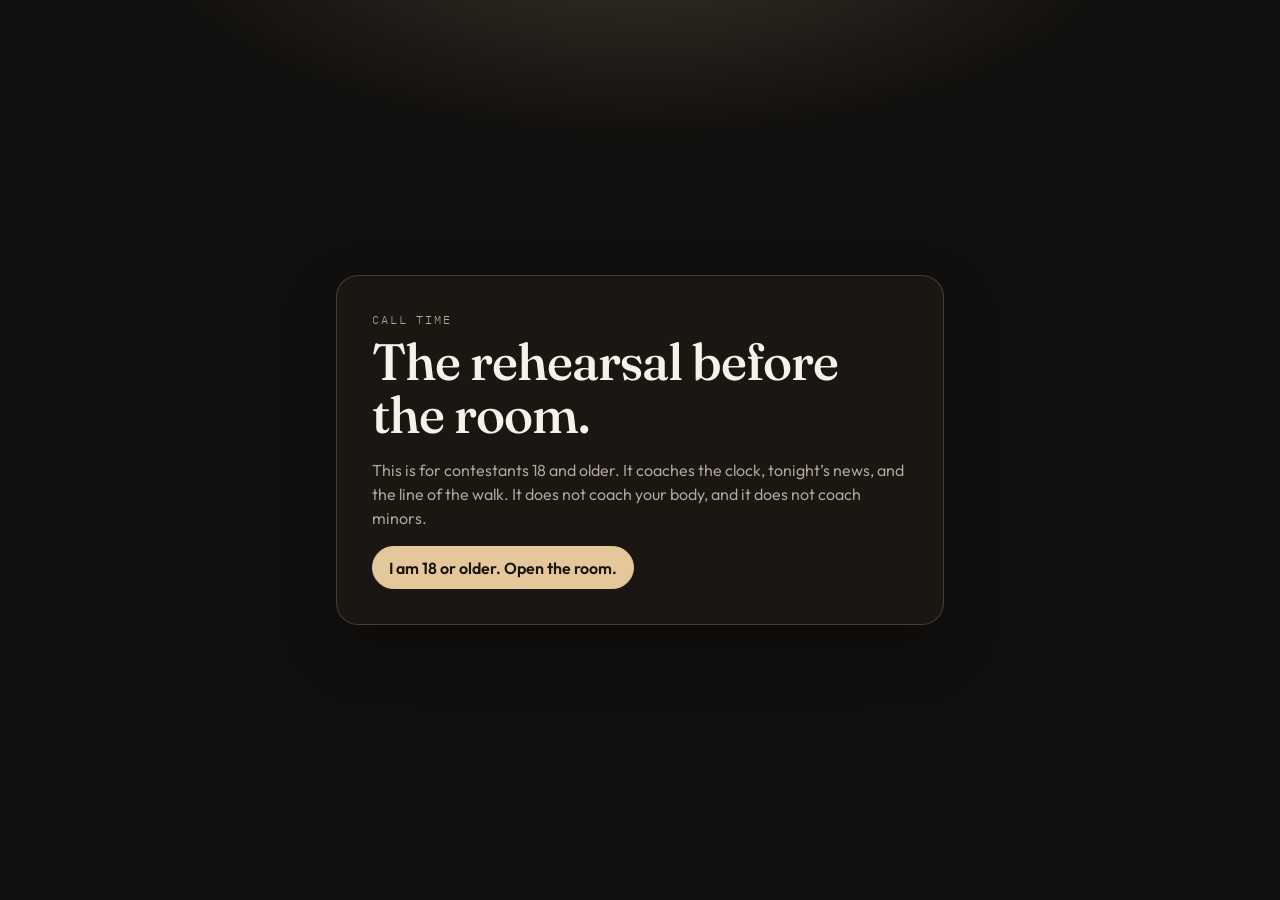
==== static/index.html @ af4df673 "﻿Add Call Time so an adult contestant can rehearse the clock, the wires, and the walk on gpt-6-luna," ====
<!DOCTYPE html>
<html lang="en">
<head>
  <meta charset="utf-8">
  <meta name="viewport" content="width=device-width, initial-scale=1">
  <title>Call Time</title>
  <link rel="icon" href="/static/favicon.svg">
  <link rel="preconnect" href="https://fonts.googleapis.com">
  <link rel="preconnect" href="https://fonts.gstatic.com" crossorigin>
  <link href="https://fonts.googleapis.com/css2?family=Fraunces:opsz,wght@9..144,520;9..144,620&family=IBM+Plex+Mono:wght@400;500&family=Outfit:wght@360;500;600&display=swap" rel="stylesheet">
  <link rel="stylesheet" href="/static/styles.css">
</head>
<body>
  <div id="gate" class="gate">
    <div class="gate-card">
      <p class="kicker">Call time</p>
      <h1>The rehearsal before the room.</h1>
      <p>This is for contestants 18 and older. It coaches the clock, tonight’s news, and the line of the walk. It does not coach your body, and it does not coach minors.</p>
      <button id="enter" class="primary" type="button">I am 18 or older. Open the room.</button>
    </div>
  </div>

  <div id="app" class="app" hidden>
    <header class="top">
      <div>
        <p class="kicker">Call time</p>
        <h1>Rehearsal for the night you cannot hire a coach.</h1>
      </div>
      <div class="meter" id="meter">
        <span class="kicker">This session</span>
        <strong id="meter-usd">$0.0000</strong>
        <span id="meter-cap">of $0.75 · gpt-6-luna</span>
      </div>
    </header>

    <p id="key-banner" class="banner" hidden>The coaches need an OPENAI_API_KEY in this folder, or in the folder above it. You can still draw a question, load the wires, and measure a walk.</p>
    <p id="status" class="status" role="status"></p>

    <nav class="rooms" aria-label="Rehearsal rooms">
      <button type="button" class="room-tab is-on" data-room="interview">On-stage</button>
      <button type="button" class="room-tab" data-room="news">News desk</button>
      <button type="button" class="room-tab" data-room="runway">Runway</button>
      <button type="button" class="room-tab" data-room="backstage">Backstage</button>
    </nav>

    <section id="interview" class="room">
      <div class="layout">
        <div class="panel">
          <div class="row">
            <label>Clock
              <select id="fmt">
                <option value="onstage">On-stage · 25 seconds</option>
                <option value="final">Final question · 30 seconds</option>
                <option value="private">Private interview · 90 seconds</option>
              </select>
            </label>
            <label>Lane
              <select id="lane">
                <option value="title">Why you</option>
                <option value="platform">Platform</option>
                <option value="personal">Personal</option>
                <option value="hypothetical">A hard room</option>
                <option value="current">In the news</option>
                <option value="any">Surprise me</option>
              </select>
            </label>
          </div>
          <div class="row">
            <button type="button" id="draw" class="ghost">Draw a question</button>
            <button type="button" id="speak" class="ghost">Hear it</button>
            <button type="button" id="load-sample" class="ghost">Load the sample</button>
          </div>
          <p id="q-kicker" class="kicker">No question yet</p>
          <h2 id="q-text">Draw a question, or load the sample the teaching staff can run.</h2>
          <p id="q-listen" class="muted"></p>
          <div class="clock-row">
            <div>
              <div id="clock" class="clock">0.0</div>
              <p id="clock-note" class="muted">Start the clock when you start speaking.</p>
            </div>
            <div class="stack">
              <button type="button" id="clock-start" class="primary">Start the clock</button>
              <button type="button" id="mic" class="ghost">Speak the answer</button>
            </div>
          </div>
          <label class="block" for="answer">Your answer
            <textarea id="answer" rows="7" maxlength="1500" placeholder="Say it the way you would say it out loud. Then you can clean a word."></textarea>
          </label>
          <button type="button" id="ask-interview" class="primary">Ask the coach</button>
        </div>
        <div class="panel result" id="interview-result" aria-live="polite">
          <p class="kicker">Director’s note</p>
          <p class="muted">The interview coach drafts. The director is the voice you hear. The receipt under the note is the real token bill for this rehearsal.</p>
        </div>
      </div>
    </section>

    <section id="news" class="room" hidden>
      <div class="layout">
        <div class="panel">
          <p class="kicker">Wires</p>
          <h2>What a judge might ask about tonight.</h2>
          <p class="muted">Headlines come from BBC and NPR. The desk cannot open a link you paste, and it is not allowed to invent a story when the wires are down.</p>
          <div class="row">
            <button type="button" id="load-wires" class="ghost">Load the wires</button>
            <button type="button" id="write-questions" class="primary">Write judge questions</button>
          </div>
          <div id="wires" class="wires"></div>
        </div>
        <div class="panel result" id="news-result" aria-live="polite">
          <p class="kicker">Brief</p>
          <p class="muted">Questions show up here, with a box under each one. A vague sample answer is available on purpose, so you can see the desk ask for a fact.</p>
        </div>
      </div>
    </section>

    <section id="runway" class="room" hidden>
      <div class="layout">
        <div class="panel">
          <p class="kicker">The line</p>
          <h2>Twelve seconds. Shoulders, head, pace, turn.</h2>
          <p class="muted">The video stays in this browser. Call Time receives numbers, not a picture. This does not score your body.</p>
          <div class="row">
            <label>Walk
              <select id="walk-style">
                <option value="evening_gown">Evening gown · about 1 step a second</option>
                <option value="opening_number">Opening number · a little quicker</option>
              </select>
            </label>
          </div>
          <div class="stage">
            <video id="video" playsinline muted></video>
            <canvas id="overlay"></canvas>
            <p id="stage-empty">Camera is off. You can still score the sample walk.</p>
          </div>
          <div class="row">
            <button type="button" id="camera" class="ghost">Turn the camera on</button>
            <button type="button" id="record" class="primary" disabled>Record 12 seconds</button>
            <button type="button" id="sample-walk" class="ghost">Use the sample walk</button>
          </div>
          <div id="walk-metrics"></div>
          <button type="button" id="ask-walk" class="primary" disabled>Ask the runway coach</button>
        </div>
        <div class="panel result" id="walk-result" aria-live="polite">
          <p class="kicker">Runway coach</p>
          <p class="muted">A Python auditor checks the note. If the coach mentions a smile, a weight, or a number the camera did not measure, the note is replaced.</p>
        </div>
      </div>
    </section>

    <section id="backstage" class="room" hidden>
      <div class="layout">
        <div class="panel">
          <p class="kicker">Staff</p>
          <h2>Who speaks, and who only drafts.</h2>
          <ol class="staff">
            <li><strong>You pick the room.</strong> On-stage, news, or runway. The app does not spend a model call to decide that.</li>
            <li><strong>One coach drafts,</strong> and only with the tools in that room: the question book and the clock, the wire packet, or the measurements.</li>
            <li><strong>The director releases interview and news.</strong> A second model call. It can tighten a sentence. It cannot invent a score or a headline.</li>
            <li><strong>The runway auditor is not a model.</strong> Invented measurements are a math problem. A checker is cheaper and stricter than another prose pass.</li>
          </ol>
          <div class="flow" aria-hidden="true">
            <span>Contestant</span>
            <span class="arrow">→</span>
            <span>Coach + tools</span>
            <span class="arrow">→</span>
            <span>Director or auditor</span>
            <span class="arrow">→</span>
            <span>The note</span>
          </div>
          <h3>Safety checks</h3>
          <p class="muted">These hit the same locks as a real rehearsal. The injection and the diet request never call the model.</p>
          <div class="row">
            <button type="button" id="safe-injection" class="ghost">Try a prompt injection</button>
            <button type="button" id="safe-body" class="ghost">Ask for a diet</button>
            <button type="button" id="safe-budget" class="ghost">Trip the budget lock</button>
            <button type="button" id="safe-walk" class="ghost">Poison a walk note</button>
          </div>
          <div id="safety-log" class="safety-log"></div>
        </div>
        <div class="panel result" id="trace">
          <p class="kicker">Last rehearsal</p>
          <p class="muted">Tool calls, both drafts, and the receipt land here after you run a room.</p>
        </div>
      </div>
      <p class="foot">Regina Gray · MGT 409E · Miss Wisconsin USA 2018 · Miss Supranational USA 2019</p>
    </section>
  </div>
  <script type="module" src="/static/app.js"></script>
</body>
</html>
---- static/styles.css ----
:root {
  --bg: #12100e;
  --panel: #1c1814;
  --panel-2: #26201b;
  --line: rgba(228, 199, 154, 0.22);
  --text: #f6f1ea;
  --muted: #b7aa9c;
  --gold: #e4c79a;
  --ink: #1a140f;
  --rose: #e7a394;
  --ok: #b7d7c4;
  --shadow: 0 24px 60px rgba(0, 0, 0, 0.28);
  color-scheme: dark;
}

* { box-sizing: border-box; }

[hidden] { display: none !important; }

html, body { margin: 0; min-height: 100%; }

body {
  font-family: Outfit, "Segoe UI", sans-serif;
  font-weight: 360;
  color: var(--text);
  background:
    radial-gradient(ellipse 70% 42% at 50% -8%, rgba(228, 199, 154, 0.18), transparent 55%),
    var(--bg);
}

button, select, textarea { font: inherit; color: inherit; }

button { cursor: pointer; }

h1, h2, h3 {
  font-family: Fraunces, Georgia, serif;
  font-weight: 520;
  letter-spacing: -0.02em;
  margin: 0;
}

h1 { font-size: clamp(2.1rem, 4vw, 3.4rem); line-height: 1.05; max-width: 16ch; }

h2 { font-size: 1.7rem; line-height: 1.2; }

h3 { font-size: 1.15rem; margin-top: 1.5rem; }

p { line-height: 1.5; }

.kicker {
  font-family: "IBM Plex Mono", ui-monospace, monospace;
  font-size: 0.72rem;
  letter-spacing: 0.16em;
  text-transform: uppercase;
  color: var(--gold);
  margin: 0 0 0.4rem;
}

.muted { color: var(--muted); }

.gate {
  min-height: 100vh;
  display: grid;
  place-items: center;
  padding: 2rem;
}

.gate-card, .panel {
  background: rgba(28, 24, 20, 0.92);
  border: 1px solid var(--line);
  border-radius: 22px;
  box-shadow: var(--shadow);
}

.gate-card { max-width: 38rem; padding: 2.2rem; }

.gate-card p { color: var(--muted); }

.app { max-width: 1120px; margin: 0 auto; padding: 1.6rem 1.2rem 3rem; }

.top {
  display: flex;
  justify-content: space-between;
  gap: 1.5rem;
  align-items: end;
  margin-bottom: 1.2rem;
}

.meter {
  min-width: 12rem;
  text-align: right;
}

.meter strong {
  display: block;
  font-family: "IBM Plex Mono", ui-monospace, monospace;
  font-size: 1.4rem;
  color: var(--gold);
}

.meter span:last-child { color: var(--muted); font-size: 0.85rem; }

.banner, .status {
  border-radius: 12px;
  padding: 0.75rem 1rem;
  margin: 0 0 0.8rem;
}

.banner { background: #3a2a22; color: var(--gold); }

.status { min-height: 1.2rem; color: var(--gold); font-family: "IBM Plex Mono", ui-monospace, monospace; font-size: 0.85rem; }

.rooms { display: flex; flex-wrap: wrap; gap: 0.45rem; margin-bottom: 1rem; }

.room-tab, .ghost, .primary {
  border-radius: 999px;
  padding: 0.65rem 1rem;
  border: 1px solid var(--line);
  background: transparent;
}

.room-tab.is-on, .primary {
  background: var(--gold);
  color: var(--ink);
  border-color: var(--gold);
  font-weight: 600;
}

.ghost:hover, .room-tab:hover { border-color: var(--gold); }

.primary:disabled, .ghost:disabled { opacity: 0.45; cursor: not-allowed; }

.layout {
  display: grid;
  grid-template-columns: minmax(0, 1.15fr) minmax(280px, 0.85fr);
  gap: 1rem;
}

.panel { padding: 1.15rem 1.2rem 1.3rem; }

.row, .clock-row { display: flex; flex-wrap: wrap; gap: 0.6rem; align-items: end; margin: 0.8rem 0; }

label { display: grid; gap: 0.3rem; font-size: 0.85rem; color: var(--muted); }

.block { display: grid; margin-top: 0.4rem; }

select, textarea {
  background: var(--panel-2);
  border: 1px solid var(--line);
  border-radius: 12px;
  padding: 0.7rem 0.8rem;
  width: 100%;
}

textarea { resize: vertical; line-height: 1.45; }

.clock {
  font-family: Fraunces, Georgia, serif;
  font-size: 4rem;
  line-height: 0.9;
  color: var(--gold);
}

.clock.over { color: var(--rose); }

.stack { display: grid; gap: 0.45rem; }

.wires { display: grid; gap: 0.55rem; margin-top: 0.8rem; }

.wire, .q-card, .score, .flag, .safety-card {
  background: var(--panel-2);
  border-radius: 14px;
  padding: 0.75rem 0.85rem;
  border: 1px solid transparent;
}

.wire a { color: var(--gold); }

.badge {
  font-family: "IBM Plex Mono", ui-monospace, monospace;
  font-size: 0.68rem;
  letter-spacing: 0.12em;
  text-transform: uppercase;
  color: var(--ok);
}

.badge.practice { color: var(--rose); }

.scores { display: grid; grid-template-columns: repeat(5, minmax(0, 1fr)); gap: 0.4rem; margin: 0.8rem 0; }

.score strong { display: block; font-family: Fraunces, Georgia, serif; font-size: 1.4rem; }

.score span { color: var(--muted); font-size: 0.72rem; }

.note { font-size: 1.05rem; }

.tighter {
  border-left: 2px solid var(--gold);
  padding-left: 0.8rem;
  margin: 0.9rem 0;
}

.receipt {
  font-family: "IBM Plex Mono", ui-monospace, monospace;
  font-size: 0.75rem;
  width: 100%;
  border-collapse: collapse;
  margin-top: 1rem;
}

.receipt th, .receipt td { text-align: left; padding: 0.35rem 0.4rem 0.35rem 0; border-bottom: 1px solid var(--line); }

.stage {
  position: relative;
  aspect-ratio: 4 / 3;
  background: #090807;
  border-radius: 16px;
  overflow: hidden;
  margin: 0.6rem 0;
}

.stage video, .stage canvas {
  position: absolute;
  inset: 0;
  width: 100%;
  height: 100%;
  object-fit: cover;
  transform: scaleX(-1);
}

#stage-empty {
  position: absolute;
  inset: auto 1rem 1rem 1rem;
  margin: 0;
  color: var(--muted);
}

.staff { margin: 0.6rem 0 0; padding-left: 1.1rem; }

.staff li { margin: 0.45rem 0; }

.flow {
  display: flex;
  flex-wrap: wrap;
  gap: 0.4rem;
  align-items: center;
  margin-top: 1rem;
  font-family: "IBM Plex Mono", ui-monospace, monospace;
  font-size: 0.75rem;
}

.flow span {
  border: 1px solid var(--line);
  border-radius: 999px;
  padding: 0.35rem 0.6rem;
}

.flow .arrow { border: 0; color: var(--gold); padding: 0; }

.safety-log { display: grid; gap: 0.6rem; margin-top: 0.8rem; }

.trace-block { margin-top: 0.9rem; }

.trace-block pre {
  white-space: pre-wrap;
  font-family: "IBM Plex Mono", ui-monospace, monospace;
  font-size: 0.75rem;
  background: var(--panel-2);
  padding: 0.7rem;
  border-radius: 12px;
}

.foot { color: var(--muted); font-size: 0.85rem; margin-top: 1rem; }

.held { color: var(--rose); }

@media (max-width: 860px) {
  .top, .layout { display: grid; grid-template-columns: 1fr; }
  .meter { text-align: left; }
  h1 { max-width: none; }
  .scores { grid-template-columns: repeat(3, 1fr); }
}
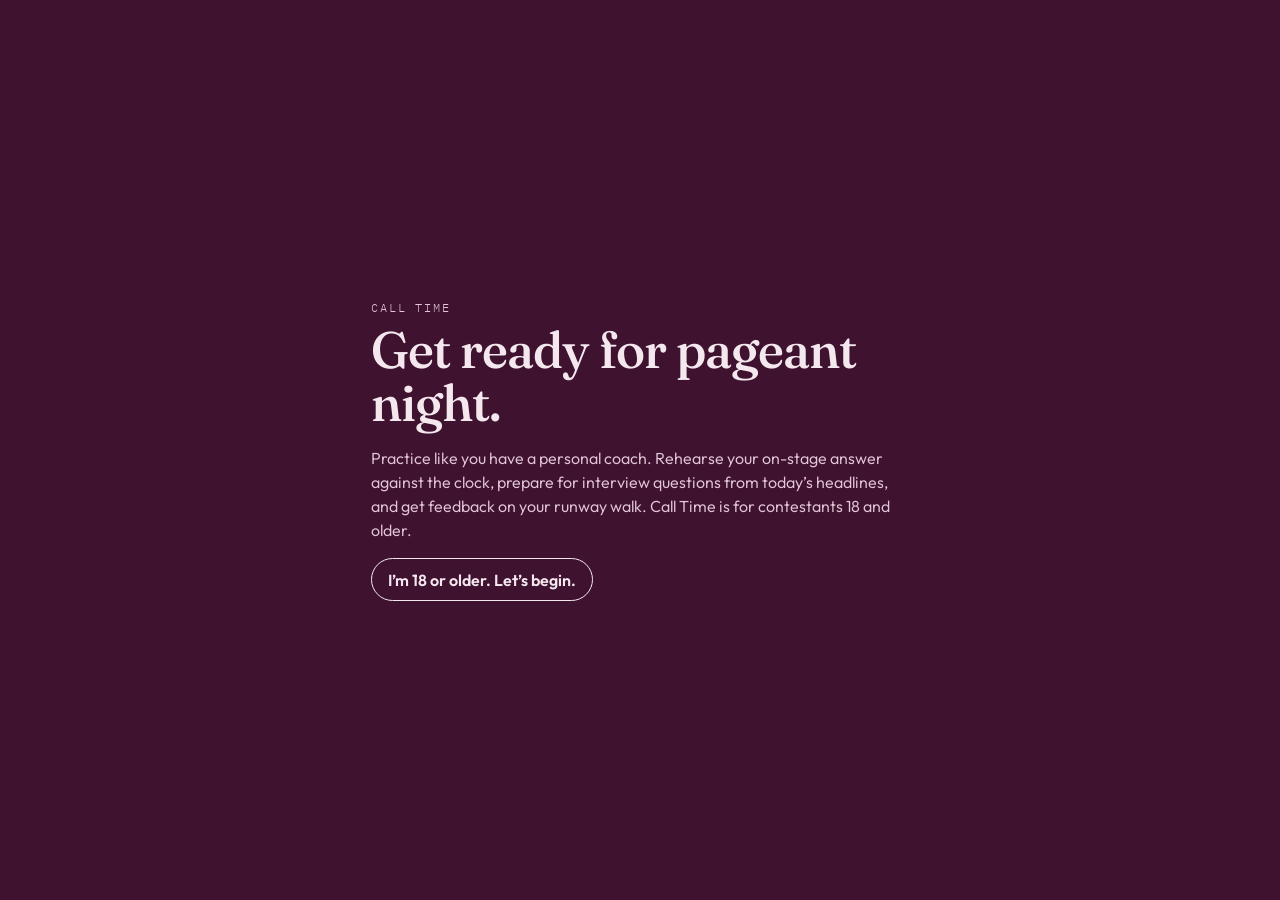
==== commit ae5b85d1: "Restyle Call Time in the plum palette and use the new landing-page wording. Co-authored-by: Cursor <" ====
--- a/static/index.html
+++ b/static/index.html
@@ -14,9 +14,9 @@
   <div id="gate" class="gate">
     <div class="gate-card">
       <p class="kicker">Call time</p>
-      <h1>The rehearsal before the room.</h1>
-      <p>This is for contestants 18 and older. It coaches the clock, tonight’s news, and the line of the walk. It does not coach your body, and it does not coach minors.</p>
-      <button id="enter" class="primary" type="button">I am 18 or older. Open the room.</button>
+      <h1>Get ready for pageant night.</h1>
+      <p>Practice like you have a personal coach. Rehearse your on-stage answer against the clock, prepare for interview questions from today’s headlines, and get feedback on your runway walk. Call Time is for contestants 18 and older.</p>
+      <button id="enter" class="primary" type="button">I’m 18 or older. Let’s begin.</button>
     </div>
   </div>
 
@@ -24,7 +24,7 @@
     <header class="top">
       <div>
         <p class="kicker">Call time</p>
-        <h1>Rehearsal for the night you cannot hire a coach.</h1>
+        <h1>Rehearse interview, current events, and runway, all in one place.</h1>
       </div>
       <div class="meter" id="meter">
         <span class="kicker">This session</span>
--- a/static/styles.css
+++ b/static/styles.css
@@ -1,16 +1,16 @@
 :root {
-  --bg: #12100e;
-  --panel: #1c1814;
-  --panel-2: #26201b;
-  --line: rgba(228, 199, 154, 0.22);
-  --text: #f6f1ea;
-  --muted: #b7aa9c;
-  --gold: #e4c79a;
-  --ink: #1a140f;
-  --rose: #e7a394;
-  --ok: #b7d7c4;
-  --shadow: 0 24px 60px rgba(0, 0, 0, 0.28);
-  color-scheme: dark;
+  --bg: #fbf7f8;
+  --paper: #fffcfd;
+  --blush: #f4e8ee;
+  --plum: #8c2a64;
+  --deep: #3f1230;
+  --pink: #e3c6d6;
+  --ink: #221b26;
+  --line: rgba(140, 42, 100, 0.28);
+  --text: var(--ink);
+  --muted: var(--ink);
+  --shadow: 0 18px 44px rgba(63, 18, 48, 0.08);
+  color-scheme: light;
 }
 
 * { box-sizing: border-box; }
@@ -22,9 +22,9 @@
 body {
   font-family: Outfit, "Segoe UI", sans-serif;
   font-weight: 360;
-  color: var(--text);
+  color: var(--ink);
   background:
-    radial-gradient(ellipse 70% 42% at 50% -8%, rgba(228, 199, 154, 0.18), transparent 55%),
+    radial-gradient(ellipse 70% 42% at 50% -8%, rgba(140, 42, 100, 0.08), transparent 55%),
     var(--bg);
 }
 
@@ -37,6 +37,7 @@
   font-weight: 520;
   letter-spacing: -0.02em;
   margin: 0;
+  color: var(--plum);
 }
 
 h1 { font-size: clamp(2.1rem, 4vw, 3.4rem); line-height: 1.05; max-width: 16ch; }
@@ -52,29 +53,48 @@
   font-size: 0.72rem;
   letter-spacing: 0.16em;
   text-transform: uppercase;
-  color: var(--gold);
+  color: var(--plum);
   margin: 0 0 0.4rem;
 }
 
-.muted { color: var(--muted); }
+.muted { color: var(--ink); }
 
 .gate {
   min-height: 100vh;
   display: grid;
   place-items: center;
   padding: 2rem;
+  background: var(--deep);
+  color: var(--blush);
 }
 
 .gate-card, .panel {
-  background: rgba(28, 24, 20, 0.92);
+  background: var(--paper);
   border: 1px solid var(--line);
   border-radius: 22px;
   box-shadow: var(--shadow);
 }
 
-.gate-card { max-width: 38rem; padding: 2.2rem; }
-
-.gate-card p { color: var(--muted); }
+.gate-card {
+  max-width: 38rem;
+  padding: 2.2rem;
+  background: transparent;
+  border: 0;
+  box-shadow: none;
+}
+
+.gate h1 { color: var(--blush); }
+
+.gate .kicker,
+.gate-card p { color: var(--pink); }
+
+.gate .primary {
+  background: transparent;
+  color: var(--blush);
+  border-color: var(--blush);
+}
+
+.gate .primary:hover { background: rgba(244, 232, 238, 0.12); }
 
 .app { max-width: 1120px; margin: 0 auto; padding: 1.6rem 1.2rem 3rem; }
 
@@ -89,16 +109,22 @@
 .meter {
   min-width: 12rem;
   text-align: right;
-}
+  background: var(--deep);
+  color: var(--blush);
+  border-radius: 18px;
+  padding: 0.85rem 1rem 0.95rem;
+}
+
+.meter .kicker { color: var(--pink); }
 
 .meter strong {
   display: block;
   font-family: "IBM Plex Mono", ui-monospace, monospace;
   font-size: 1.4rem;
-  color: var(--gold);
-}
-
-.meter span:last-child { color: var(--muted); font-size: 0.85rem; }
+  color: var(--blush);
+}
+
+.meter span:last-child { color: var(--pink); font-size: 0.85rem; }
 
 .banner, .status {
   border-radius: 12px;
@@ -106,27 +132,35 @@
   margin: 0 0 0.8rem;
 }
 
-.banner { background: #3a2a22; color: var(--gold); }
-
-.status { min-height: 1.2rem; color: var(--gold); font-family: "IBM Plex Mono", ui-monospace, monospace; font-size: 0.85rem; }
+.banner { background: var(--deep); color: var(--pink); }
+
+.status {
+  min-height: 1.2rem;
+  color: var(--plum);
+  font-family: "IBM Plex Mono", ui-monospace, monospace;
+  font-size: 0.85rem;
+}
 
 .rooms { display: flex; flex-wrap: wrap; gap: 0.45rem; margin-bottom: 1rem; }
 
 .room-tab, .ghost, .primary {
   border-radius: 999px;
   padding: 0.65rem 1rem;
-  border: 1px solid var(--line);
+  border: 1px solid var(--plum);
   background: transparent;
+  color: var(--plum);
 }
 
 .room-tab.is-on, .primary {
-  background: var(--gold);
-  color: var(--ink);
-  border-color: var(--gold);
+  background: var(--plum);
+  color: var(--blush);
+  border-color: var(--plum);
   font-weight: 600;
 }
 
-.ghost:hover, .room-tab:hover { border-color: var(--gold); }
+.ghost:hover, .room-tab:hover { background: var(--blush); }
+
+.room-tab.is-on:hover, .primary:hover { background: var(--deep); border-color: var(--deep); color: var(--blush); }
 
 .primary:disabled, .ghost:disabled { opacity: 0.45; cursor: not-allowed; }
 
@@ -140,16 +174,24 @@
 
 .row, .clock-row { display: flex; flex-wrap: wrap; gap: 0.6rem; align-items: end; margin: 0.8rem 0; }
 
-label { display: grid; gap: 0.3rem; font-size: 0.85rem; color: var(--muted); }
+label {
+  display: grid;
+  gap: 0.3rem;
+  font-size: 0.85rem;
+  color: var(--plum);
+  font-weight: 600;
+}
 
 .block { display: grid; margin-top: 0.4rem; }
 
 select, textarea {
-  background: var(--panel-2);
+  background: var(--paper);
   border: 1px solid var(--line);
   border-radius: 12px;
   padding: 0.7rem 0.8rem;
   width: 100%;
+  color: var(--ink);
+  font-weight: 360;
 }
 
 textarea { resize: vertical; line-height: 1.45; }
@@ -158,44 +200,44 @@
   font-family: Fraunces, Georgia, serif;
   font-size: 4rem;
   line-height: 0.9;
-  color: var(--gold);
-}
-
-.clock.over { color: var(--rose); }
+  color: var(--plum);
+}
+
+.clock.over { color: var(--deep); }
 
 .stack { display: grid; gap: 0.45rem; }
 
 .wires { display: grid; gap: 0.55rem; margin-top: 0.8rem; }
 
 .wire, .q-card, .score, .flag, .safety-card {
-  background: var(--panel-2);
+  background: var(--blush);
   border-radius: 14px;
   padding: 0.75rem 0.85rem;
   border: 1px solid transparent;
 }
 
-.wire a { color: var(--gold); }
+.wire a { color: var(--plum); }
 
 .badge {
   font-family: "IBM Plex Mono", ui-monospace, monospace;
   font-size: 0.68rem;
   letter-spacing: 0.12em;
   text-transform: uppercase;
-  color: var(--ok);
-}
-
-.badge.practice { color: var(--rose); }
+  color: var(--plum);
+}
+
+.badge.practice { color: var(--deep); }
 
 .scores { display: grid; grid-template-columns: repeat(5, minmax(0, 1fr)); gap: 0.4rem; margin: 0.8rem 0; }
 
-.score strong { display: block; font-family: Fraunces, Georgia, serif; font-size: 1.4rem; }
-
-.score span { color: var(--muted); font-size: 0.72rem; }
+.score strong { display: block; font-family: Fraunces, Georgia, serif; font-size: 1.4rem; color: var(--plum); }
+
+.score span { color: var(--ink); font-size: 0.72rem; }
 
 .note { font-size: 1.05rem; }
 
 .tighter {
-  border-left: 2px solid var(--gold);
+  border-left: 2px solid var(--plum);
   padding-left: 0.8rem;
   margin: 0.9rem 0;
 }
@@ -208,12 +250,26 @@
   margin-top: 1rem;
 }
 
-.receipt th, .receipt td { text-align: left; padding: 0.35rem 0.4rem 0.35rem 0; border-bottom: 1px solid var(--line); }
+.receipt th, .receipt td {
+  text-align: left;
+  padding: 0.35rem 0.4rem 0.35rem 0;
+  border-bottom: 1px solid var(--plum);
+}
+
+.receipt th {
+  background: var(--deep);
+  color: var(--blush);
+  padding: 0.4rem 0.45rem;
+}
+
+.receipt th:first-child { border-radius: 8px 0 0 0; }
+
+.receipt th:last-child { border-radius: 0 8px 0 0; }
 
 .stage {
   position: relative;
   aspect-ratio: 4 / 3;
-  background: #090807;
+  background: var(--deep);
   border-radius: 16px;
   overflow: hidden;
   margin: 0.6rem 0;
@@ -232,7 +288,7 @@
   position: absolute;
   inset: auto 1rem 1rem 1rem;
   margin: 0;
-  color: var(--muted);
+  color: var(--pink);
 }
 
 .staff { margin: 0.6rem 0 0; padding-left: 1.1rem; }
@@ -250,12 +306,17 @@
 }
 
 .flow span {
-  border: 1px solid var(--line);
+  background: var(--deep);
+  color: var(--blush);
   border-radius: 999px;
   padding: 0.35rem 0.6rem;
 }
 
-.flow .arrow { border: 0; color: var(--gold); padding: 0; }
+.flow .arrow {
+  background: transparent;
+  color: var(--plum);
+  padding: 0;
+}
 
 .safety-log { display: grid; gap: 0.6rem; margin-top: 0.8rem; }
 
@@ -265,14 +326,15 @@
   white-space: pre-wrap;
   font-family: "IBM Plex Mono", ui-monospace, monospace;
   font-size: 0.75rem;
-  background: var(--panel-2);
+  background: var(--blush);
+  color: var(--ink);
   padding: 0.7rem;
   border-radius: 12px;
 }
 
-.foot { color: var(--muted); font-size: 0.85rem; margin-top: 1rem; }
-
-.held { color: var(--rose); }
+.foot { color: var(--ink); font-size: 0.85rem; margin-top: 1rem; }
+
+.held { color: var(--deep); }
 
 @media (max-width: 860px) {
   .top, .layout { display: grid; grid-template-columns: 1fr; }
